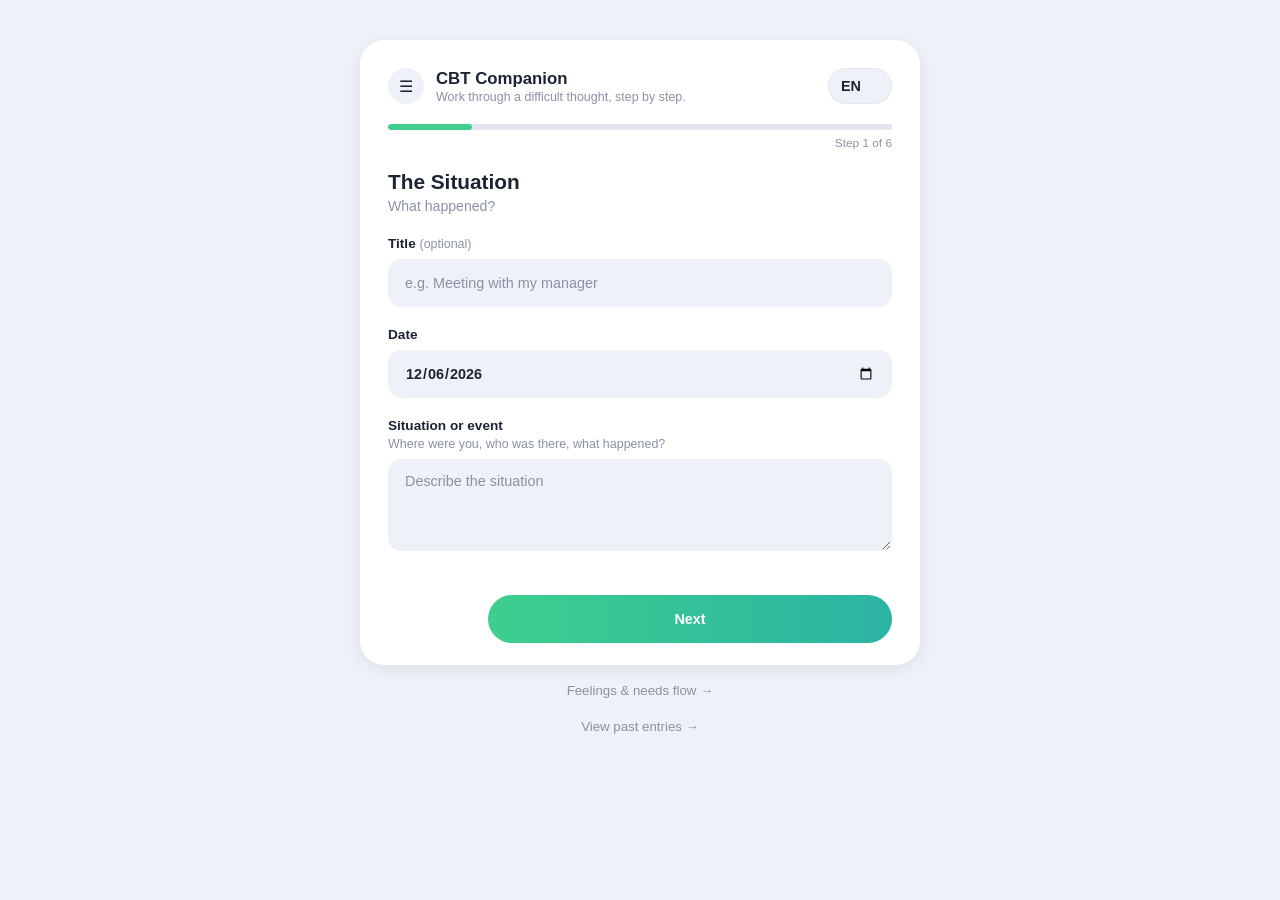
==== index.html @ b077985c "Add files via upload" ====
<!DOCTYPE html>
<html lang="en">
<head>
<meta charset="UTF-8">
<title>CBT Companion</title>
<meta name="viewport" content="width=device-width, initial-scale=1">
<link rel="stylesheet" href="style.css">
</head>
<body>
<div class="wrap">
<div class="wrap-card">

  <header class="app-header">
    <div class="header-badge">&#9776;</div>
    <div class="header-copy">
      <h1>CBT Companion</h1>
      <p data-i18n="appSubtitle">Work through a difficult thought, step by step.</p>
    </div>
    <div class="header-lang">
      <select id="language-select" class="language-select" aria-label="Language">
        <option value="en">EN</option>
        <option value="he">HE</option>
      </select>
    </div>
  </header>

  <div class="progress-track"><div class="progress-fill" id="progress-fill"></div></div>
  <div class="progress-label" id="progress-label"></div>

  <form id="cbt-form">

    <!-- Step 1: Situation -->
    <section class="step" data-step="1">
      <span class="step-title" data-i18n="step1Title">The Situation</span>
      <p class="step-subtitle" data-i18n="step1Subtitle">What happened?</p>

      <div class="field">
        <label for="title"><span data-i18n="title">Title</span> <span class="hint" style="display:inline" data-i18n="optionalText">(optional)</span></label>
        <div class="wrap-input"><input type="text" id="title" data-i18n-placeholder="titlePlaceholder" placeholder="e.g. Meeting with my manager"></div>
      </div>

      <div class="field">
        <label for="date" data-i18n="date">Date</label>
        <div class="wrap-input"><input type="date" id="date"></div>
      </div>

      <div class="field">
        <label for="situation" data-i18n="situation">Situation or event</label>
        <span class="hint" data-i18n="situationHint">Where were you, who was there, what happened?</span>
        <div class="wrap-input"><textarea id="situation" data-i18n-placeholder="situationPlaceholder" placeholder="Describe the situation"></textarea></div>
      </div>
    </section>

    <!-- Step 2: Feelings before -->
    <section class="step" data-step="2" hidden>
      <span class="step-title" data-i18n="step2Title">How You Felt</span>
      <p class="step-subtitle" data-i18n="step2Subtitle">Select every emotion that applies, then set its intensity.</p>
      <div class="emotion-picker" id="emotions-before"></div>
      <div class="intensity-list" id="intensity-before"></div>
    </section>

    <!-- Step 3: Automatic thoughts -->
    <section class="step" data-step="3" hidden>
      <span class="step-title" data-i18n="step3Title">Automatic Thoughts</span>
      <p class="step-subtitle" data-i18n="step3Subtitle">Look closer at what went through your mind.</p>

      <div class="field">
        <label for="physicalSensations" data-i18n="physicalSensations">Physical sensations</label>
        <span class="hint" data-i18n="physicalSensationsHint">What did you notice in your body?</span>
        <div class="wrap-input"><textarea id="physicalSensations"></textarea></div>
      </div>

      <div class="field">
        <label for="automaticThought" data-i18n="automaticThought">Unhelpful thought</label>
        <div class="wrap-input"><textarea id="automaticThought" data-i18n-placeholder="automaticThoughtPlaceholder" placeholder="e.g. I'll never be good enough at my job"></textarea></div>
      </div>

      <div class="field">
        <div class="level-row">
          <span class="level-label" data-i18n="beliefLevel">How much do you believe it?</span>
          <span class="level-value"><span data-i18n="levelLabel">Level</span>: <b id="level-value">50</b>/100</span>
        </div>
        <div class="level-slider">
          <div class="track"></div>
          <div class="fill" id="level-fill"></div>
          <input type="range" id="level" min="0" max="100" value="50">
        </div>
      </div>

      <div class="field">
        <label for="interpretation" data-i18n="interpretation">Interpretation</label>
        <span class="hint" data-i18n="interpretationHint">How did you interpret what happened? What meaning did it have for you?</span>
        <div class="wrap-input"><textarea id="interpretation"></textarea></div>
      </div>

      <div class="field">
        <label for="pastExperiences" data-i18n="pastExperiences">Past experiences</label>
        <span class="hint" data-i18n="pastExperiencesHint">What past experiences influence this interpretation?</span>
        <div class="wrap-input"><textarea id="pastExperiences"></textarea></div>
      </div>

      <div class="field">
        <label for="beliefs" data-i18n="beliefs">Underlying beliefs</label>
        <div class="wrap-input"><textarea id="beliefs"></textarea></div>
      </div>

      <div class="field">
        <label for="consequence" data-i18n="consequence">Consequence / behavior</label>
        <span class="hint" data-i18n="consequenceHint">What did you do (or want to do) as a result?</span>
        <div class="wrap-input"><textarea id="consequence"></textarea></div>
      </div>
    </section>

    <!-- Step 4: Identify distortions & evidence -->
    <section class="step" data-step="4" hidden>
      <span class="step-title" data-i18n="step4Title">Identify &amp; Challenge</span>
      <p class="step-subtitle" data-i18n="step4Subtitle">Question the evidence, and spot any thinking traps.</p>

      <div class="field">
        <label for="evidenceFor" data-i18n="evidenceFor">Evidence that supports the thought</label>
        <div class="wrap-input"><textarea id="evidenceFor"></textarea></div>
      </div>

      <div class="field">
        <label for="evidenceAgainst" data-i18n="evidenceAgainst">Evidence against the thought</label>
        <div class="wrap-input"><textarea id="evidenceAgainst"></textarea></div>
      </div>

      <div class="field">
        <label data-i18n="cognitiveDistortions">Cognitive distortions</label>
        <span class="hint" data-i18n="distortionsHint">Select any thinking traps you notice in this thought.</span>
        <div class="chip-grid" id="distortion-list"></div>
      </div>
    </section>

    <!-- Step 5: Reframe -->
    <section class="step" data-step="5" hidden>
      <span class="step-title" data-i18n="step5Title">Better Coping</span>
      <p class="step-subtitle" data-i18n="step5Subtitle">Create a balanced, realistic alternative thought.</p>

      <div class="field">
        <label for="balancedThought" data-i18n="balancedThought">Balanced alternative thought</label>
        <div class="wrap-input"><textarea id="balancedThought" data-i18n-placeholder="balancedThoughtPlaceholder" placeholder="e.g. I'm still learning and improving. One mistake doesn't define my abilities"></textarea></div>
      </div>

      <div class="field">
        <label for="newEmotionBehavior" data-i18n="newEmotionBehavior">New emotion &amp; behavior</label>
        <span class="hint" data-i18n="newEmotionBehaviorHint">Holding the balanced thought, how do you feel and act now?</span>
        <div class="wrap-input"><textarea id="newEmotionBehavior"></textarea></div>
      </div>

      <div class="field">
        <label for="nextAction" data-i18n="nextAction">What will you do differently?</label>
        <div class="wrap-input"><textarea id="nextAction"></textarea></div>
      </div>
    </section>

    <!-- Step 6: Feelings after -->
    <section class="step" data-step="6" hidden>
      <span class="step-title" data-i18n="step6Title">How You Feel Now</span>
      <p class="step-subtitle" data-i18n="step6Subtitle">Re-select your emotions and re-rate their intensity.</p>
      <div class="emotion-picker" id="emotions-after"></div>
      <div class="intensity-list" id="intensity-after"></div>
    </section>

    <!-- Step 7: Review -->
    <section class="step" data-step="7" hidden>
      <div class="confirmation">
        <h2 data-i18n="exerciseReview">Exercise Review</h2>
        <p data-i18n="savedOnDevice">Saved on this device.</p>
      </div>
      <div class="review-eyebrow" data-i18n="thoughtRecord">Thought Record</div>
      <div class="timeline" id="review-timeline"></div>
    </section>

    <div class="nav-buttons">
      <button type="button" class="btn secondary" id="btn-prev" data-i18n="back">Back</button>
      <button type="button" class="btn" id="btn-next" data-i18n="next">Next</button>
    </div>
  </form>

</div>
  <div class="footer-link">
    <a href="needs.html">Feelings &amp; needs flow &rarr;</a>
    <br><br>
    <a href="history.html">View past entries &rarr;</a>
  </div>
</div>
<script src="script.js"></script>
</body>
</html>
---- style.css ----
:root {
  --bg: #eef1f7;
  --card: #ffffff;
  --green: #3ecf8e;
  --green-dark: #2ea876;
  --teal: #2bb3a3;
  --text-dark: #1c2333;
  --text-muted: #8b91a5;
  --border: #e2e5ee;
  --timeline: #d7dae6;
  --chip-gray: #8b91a5;
  --chip-blue: #3fc1d6;
  --chip-pink: #ef6fa0;
  --danger: #ef5b6b;
  --shadow: 0 4px 18px rgba(28, 35, 51, 0.07);
}

* { box-sizing: border-box; }
html, body { min-height: 100%; }

body {
  margin: 0;
  font-family: -apple-system, "Segoe UI", Roboto, Arial, sans-serif;
  color: var(--text-dark);
  min-height: 100vh;
  display: flex;
  justify-content: center;
  padding: 40px 15px;
  background: var(--bg);
}

.wrap { max-width: 560px; width: 100%; }

.wrap-card {
  background: var(--card);
  border-radius: 24px;
  overflow: hidden;
  padding: 28px 28px 22px;
  box-shadow: var(--shadow);
}

@media (max-width: 600px) {
  .wrap-card { padding: 22px 16px 16px; border-radius: 18px; }
}

header.app-header {
  display: flex;
  align-items: center;
  gap: 12px;
  margin-bottom: 20px;
}

.header-copy { flex: 1; min-width: 0; }
.header-lang { margin-left: auto; }
.language-select {
  min-width: 64px;
  height: 36px;
  border-radius: 999px;
  border: 1px solid var(--border);
  background: var(--bg);
  color: var(--text-dark);
  font-weight: 700;
  padding: 0 12px;
}

.header-badge {
  width: 36px;
  height: 36px;
  min-width: 36px;
  border-radius: 50%;
  background: var(--bg);
  display: flex;
  align-items: center;
  justify-content: center;
  font-size: 1rem;
}

header.app-header h1 { font-size: 1.05rem; margin: 0; font-weight: 700; }
header.app-header p { margin: 1px 0 0; color: var(--text-muted); font-size: 0.78rem; }

.progress-track {
  height: 6px;
  border-radius: 3px;
  background: var(--border);
  margin-bottom: 6px;
  overflow: hidden;
}

.progress-fill {
  height: 100%;
  border-radius: 3px;
  background: var(--green);
  transition: width 0.25s ease;
}

.progress-label {
  font-size: 0.74rem;
  color: var(--text-muted);
  margin-bottom: 20px;
  text-align: right;
}

.step-title { display: block; font-size: 1.3rem; font-weight: 800; margin: 0 0 4px; }
.step-subtitle { margin: 0 0 22px; color: var(--text-muted); font-size: 0.88rem; }

.field { margin-bottom: 20px; }
.field label { display: block; font-weight: 700; font-size: 0.85rem; margin-bottom: 8px; }
.field .hint { display: block; font-weight: 400; color: var(--text-muted); font-size: 0.78rem; margin: -4px 0 8px; }

.wrap-input {
  width: 100%;
  background: var(--bg);
  border-radius: 14px;
  border: 1px solid transparent;
  transition: border-color 0.2s;
}
.wrap-input:focus-within { border-color: var(--green); }

input[type="text"], input[type="date"], select, textarea {
  display: block; width: 100%; border: none; outline: none; background: transparent;
  font-family: inherit; font-weight: 600; font-size: 0.9rem; color: var(--text-dark); resize: vertical;
}
input[type="text"], input[type="date"] { height: 46px; padding: 0 16px; }
select { height: 46px; padding: 0 16px; appearance: none; }
textarea { min-height: 90px; padding: 13px 16px; }
input::placeholder, textarea::placeholder { color: var(--text-muted); font-weight: 400; }

/* Belief level bar */
.level-row { display: flex; justify-content: space-between; align-items: baseline; margin-bottom: 8px; }
.level-row .level-label { font-weight: 700; font-size: 0.85rem; }
.level-row .level-value { font-size: 0.8rem; color: var(--text-muted); }
.level-value b { color: var(--green-dark); }

.level-slider { position: relative; height: 10px; }
.level-slider .track { position: absolute; inset: 0; background: var(--border); border-radius: 5px; }
.level-slider .fill { position: absolute; top: 0; bottom: 0; left: 0; background: var(--green); border-radius: 5px; pointer-events: none; }
.level-slider input[type="range"] {
  position: absolute; inset: 0; width: 100%; margin: 0; appearance: none; background: transparent; cursor: pointer;
}
.level-slider input[type="range"]::-webkit-slider-thumb {
  appearance: none; width: 18px; height: 18px; border-radius: 50%; background: #fff;
  border: 3px solid var(--green); margin-top: -4px; box-shadow: 0 1px 4px rgba(0,0,0,0.2);
}
.level-slider input[type="range"]::-moz-range-thumb {
  width: 18px; height: 18px; border-radius: 50%; background: #fff; border: 3px solid var(--green);
  box-shadow: 0 1px 4px rgba(0,0,0,0.2);
}
.level-slider input[type="range"]::-moz-range-track { background: transparent; }

/* Emotion picker */
.emotion-picker {
  max-height: 320px;
  overflow-y: auto;
  padding: 4px 10px 4px 2px;
}

.emotion-grid { display: grid; grid-template-columns: repeat(2, 1fr); gap: 6px; padding-top: 4px; }

@media (min-width: 480px) {
  .emotion-grid { grid-template-columns: repeat(3, 1fr); }
}

.emotion-grid button {
  padding: 7px 6px;
  border: 1.5px solid var(--c, var(--border));
  border-radius: 999px;
  background: #fff;
  color: var(--c, var(--text-dark));
  font-size: 0.74rem;
  font-weight: 600;
  cursor: pointer;
  transition: background 0.15s, color 0.15s;
}

.emotion-grid button.selected {
  background: var(--c);
  color: #fff;
  font-weight: 700;
}

.intensity-list { margin-top: 16px; display: flex; flex-wrap: wrap; gap: 8px; }

.intensity-chip {
  display: flex;
  align-items: center;
  gap: 10px;
  color: #fff;
  border-radius: 999px;
  padding: 6px 8px 6px 16px;
  font-size: 0.78rem;
  font-weight: 700;
}

.intensity-chip input[type="range"] { width: 70px; accent-color: #fff; }
.intensity-chip .pct { min-width: 32px; text-align: right; }

/* Choice chips (distortions picker + feeling picker) */
.chip-grid { display: flex; flex-wrap: wrap; gap: 8px; }

.chip {
  border: 1.5px solid var(--chip-gray);
  color: var(--chip-gray);
  background: #fff;
  border-radius: 999px;
  padding: 8px 16px;
  font-size: 0.82rem;
  font-weight: 700;
  cursor: pointer;
  transition: background 0.15s, color 0.15s;
}
.chip:nth-child(3n+2) { border-color: var(--chip-blue); color: var(--chip-blue); }
.chip:nth-child(3n+3) { border-color: var(--chip-pink); color: var(--chip-pink); }

.chip.selected { color: #fff; background: var(--chip-gray); }
.chip:nth-child(3n+2).selected { background: var(--chip-blue); }
.chip:nth-child(3n+3).selected { background: var(--chip-pink); }

.chip .d-desc {
  display: block;
  font-weight: 400;
  font-size: 0.72rem;
  margin-top: 3px;
  color: inherit;
  opacity: 0.8;
  white-space: normal;
}

/* Buttons */
.nav-buttons { display: flex; justify-content: center; gap: 10px; padding-top: 24px; }

button.btn {
  display: flex; justify-content: center; align-items: center; flex: 1;
  height: 48px; padding: 0 18px; border: none; border-radius: 999px;
  font-weight: 700; font-size: 0.9rem; color: #fff; cursor: pointer;
  background: linear-gradient(90deg, var(--green), var(--teal));
  transition: opacity 0.2s;
}
button.btn:hover { opacity: 0.9; }

button.btn.secondary {
  background: var(--bg); color: var(--text-dark); flex: 0 0 90px;
}
button.btn.secondary:hover { background: var(--border); opacity: 1; }

.footer-link { text-align: center; margin-top: 16px; }
.footer-link a { color: var(--text-muted); font-size: 0.83rem; text-decoration: none; }
.footer-link a:hover { color: var(--text-dark); }

/* Review timeline (matches CBT Companion "Exercise Review" screen) */
.review-eyebrow { font-size: 0.78rem; color: var(--text-muted); font-weight: 700; text-transform: uppercase; letter-spacing: 0.03em; margin-bottom: 14px; }

.timeline { position: relative; padding-left: 30px; }

.timeline::before {
  content: "";
  position: absolute;
  left: 11px;
  top: 12px;
  bottom: 12px;
  border-left: 2px dashed var(--timeline);
}

.timeline-item { position: relative; margin-bottom: 16px; }

.timeline-node {
  position: absolute;
  left: -30px;
  top: 14px;
  width: 24px;
  height: 24px;
  border-radius: 50%;
  background: var(--bg);
  border: 1px solid var(--border);
}

.review-card {
  background: var(--card);
  border: 1px solid var(--border);
  border-radius: 16px;
  padding: 16px 18px;
}

.review-card .r-title { font-weight: 700; font-size: 0.88rem; margin-bottom: 10px; }
.review-card .r-title .r-sub { font-weight: 400; color: var(--teal); font-size: 0.78rem; }
.review-card .r-text { font-size: 0.88rem; color: var(--text-dark); white-space: pre-wrap; margin-bottom: 10px; }
.review-card .r-empty { font-size: 0.82rem; color: var(--text-muted); font-style: italic; }

.review-chip {
  display: inline-block;
  border: 1.5px solid var(--chip-gray);
  color: var(--chip-gray);
  border-radius: 999px;
  padding: 4px 12px;
  font-size: 0.76rem;
  font-weight: 700;
  margin: 0 6px 6px 0;
}
.review-chip:nth-child(3n+2) { border-color: var(--chip-blue); color: var(--chip-blue); }
.review-chip:nth-child(3n+3) { border-color: var(--chip-pink); color: var(--chip-pink); }

.confirmation { text-align: center; padding: 8px 0 4px; }
.confirmation h2 { margin: 0 0 4px; font-size: 1.15rem; }
.confirmation p { color: var(--text-muted); font-size: 0.85rem; margin: 0 0 20px; }

/* Needs flow */
.needs-step { display: block; }
.needs-card {
  background: #f8fafd;
  border: 1px solid var(--border);
  border-radius: 18px;
  padding: 18px 16px;
  margin-bottom: 18px;
}
.needs-card-header {
  font-size: 1rem;
  font-weight: 800;
  margin-bottom: 16px;
  color: var(--text-dark);
}
.needs-select-wrap {
  overflow: hidden;
}
.needs-select-wrap select {
  min-height: 160px;
  background: var(--bg);
  border: 1px solid transparent;
  border-radius: 14px;
  padding: 12px 16px;
  width: 100%;
}
.summary-card {
  background: #fff;
}
.summary-row {
  margin-top: 10px;
  font-size: 0.86rem;
  line-height: 1.5;
  color: var(--text-dark);
  white-space: pre-wrap;
}
.summary-row strong {
  color: var(--text-dark);
}

/* history page */
.entry-card {
  background: var(--card);
  border-radius: 20px;
  padding: 20px 20px 14px;
  margin-bottom: 16px;
  box-shadow: var(--shadow);
}

.entry-card .entry-header { display: flex; justify-content: space-between; align-items: baseline; margin-bottom: 6px; }
.entry-card h3 { margin: 0; font-size: 1rem; }
.entry-card .meta { color: var(--text-muted); font-size: 0.8rem; margin-bottom: 14px; }

.empty-state { text-align: center; color: var(--text-muted); margin-top: 60px; }

.delete-btn {
  border: none; background: none; color: var(--danger); font-size: 0.78rem; cursor: pointer;
}
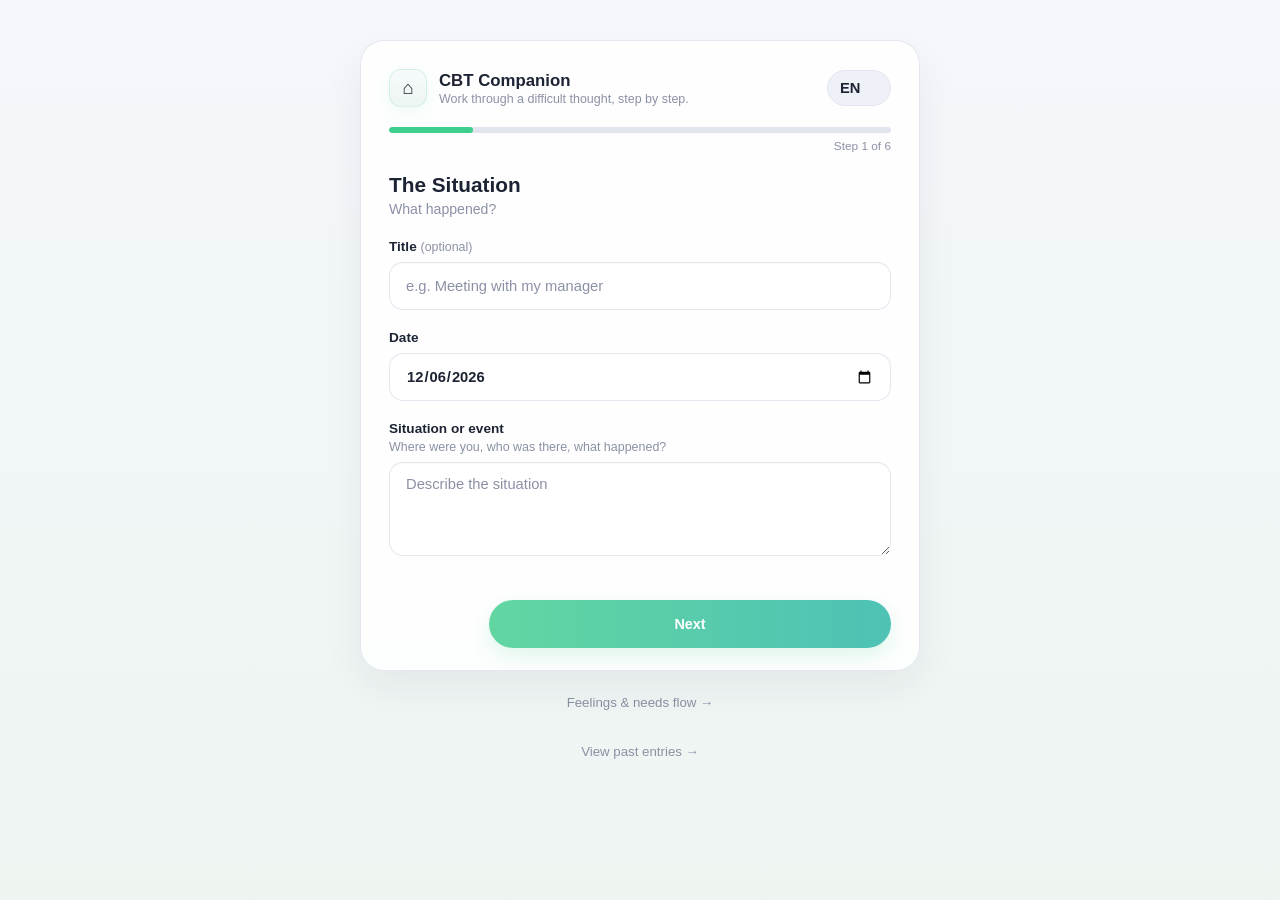
==== commit 94a86205: "Add files via upload" ====
--- a/index.html
+++ b/index.html
@@ -11,7 +11,7 @@
 <div class="wrap-card">
 
   <header class="app-header">
-    <div class="header-badge">&#9776;</div>
+    <a href="index.html" class="header-badge" aria-label="Home">&#8962;</a>
     <div class="header-copy">
       <h1>CBT Companion</h1>
       <p data-i18n="appSubtitle">Work through a difficult thought, step by step.</p>
@@ -175,6 +175,7 @@
 
     <div class="nav-buttons">
       <button type="button" class="btn secondary" id="btn-prev" data-i18n="back">Back</button>
+      <button type="button" class="btn secondary" id="btn-feelings-elaborate" style="display:none;" data-i18n="feelingsElaborate">Feelings elaborate</button>
       <button type="button" class="btn" id="btn-next" data-i18n="next">Next</button>
     </div>
   </form>
--- a/style.css
+++ b/style.css
@@ -26,17 +26,34 @@
   display: flex;
   justify-content: center;
   padding: 40px 15px;
-  background: var(--bg);
-}
+  background: linear-gradient(180deg, #f4f7fb 0%, #eef5f1 100%);
+}
+body.rtl {
+  direction: rtl;
+  text-align: right;
+}
+body.rtl .header-copy,
+body.rtl .field label,
+body.rtl .field .hint,
+body.rtl .summary-row,
+body.rtl .step-title,
+body.rtl .step-subtitle {
+  text-align: right;
+}
+body.rtl .nav-buttons { direction: rtl; }
+body.rtl .header-lang { margin-left: 0; margin-right: auto; }
+body.rtl .header-badge { margin-left: 0; margin-right: 0; }
 
 .wrap { max-width: 560px; width: 100%; }
 
 .wrap-card {
-  background: var(--card);
+  background: rgba(255,255,255,0.88);
+  border: 1px solid rgba(226, 229, 238, 0.9);
   border-radius: 24px;
   overflow: hidden;
   padding: 28px 28px 22px;
-  box-shadow: var(--shadow);
+  box-shadow: 0 18px 40px rgba(28, 35, 51, 0.06);
+  backdrop-filter: blur(2px);
 }
 
 @media (max-width: 600px) {
@@ -64,15 +81,24 @@
 }
 
 .header-badge {
-  width: 36px;
-  height: 36px;
-  min-width: 36px;
-  border-radius: 50%;
-  background: var(--bg);
+  width: 38px;
+  height: 38px;
+  min-width: 38px;
+  border-radius: 12px;
+  background: linear-gradient(180deg, #f7fafc 0%, #edf6f1 100%);
+  border: 1px solid rgba(62, 207, 142, 0.18);
   display: flex;
   align-items: center;
   justify-content: center;
-  font-size: 1rem;
+  font-size: 1.15rem;
+  color: var(--text-dark);
+  text-decoration: none;
+  box-shadow: 0 6px 16px rgba(62, 207, 142, 0.08);
+  transition: transform 0.15s ease, box-shadow 0.15s ease;
+}
+.header-badge:hover {
+  transform: translateY(-1px);
+  box-shadow: 0 8px 18px rgba(62, 207, 142, 0.12);
 }
 
 header.app-header h1 { font-size: 1.05rem; margin: 0; font-weight: 700; }
@@ -109,20 +135,21 @@
 
 .wrap-input {
   width: 100%;
-  background: var(--bg);
+  background: rgba(255,255,255,0.95);
   border-radius: 14px;
-  border: 1px solid transparent;
-  transition: border-color 0.2s;
-}
-.wrap-input:focus-within { border-color: var(--green); }
+  border: 1px solid rgba(226, 229, 238, 0.9);
+  transition: border-color 0.2s, box-shadow 0.2s ease;
+  box-shadow: inset 0 1px 2px rgba(28,35,51,0.02);
+}
+.wrap-input:focus-within { border-color: rgba(62, 207, 142, 0.7); box-shadow: 0 0 0 4px rgba(62, 207, 142, 0.08); }
 
 input[type="text"], input[type="date"], select, textarea {
   display: block; width: 100%; border: none; outline: none; background: transparent;
-  font-family: inherit; font-weight: 600; font-size: 0.9rem; color: var(--text-dark); resize: vertical;
+  font-family: inherit; font-weight: 600; font-size: 0.92rem; color: var(--text-dark); resize: vertical;
 }
 input[type="text"], input[type="date"] { height: 46px; padding: 0 16px; }
 select { height: 46px; padding: 0 16px; appearance: none; }
-textarea { min-height: 90px; padding: 13px 16px; }
+textarea { min-height: 92px; padding: 13px 16px; }
 input::placeholder, textarea::placeholder { color: var(--text-muted); font-weight: 400; }
 
 /* Belief level bar */
@@ -151,16 +178,18 @@
 .emotion-picker {
   max-height: 320px;
   overflow-y: auto;
-  padding: 4px 10px 4px 2px;
-}
-
-.emotion-grid { display: grid; grid-template-columns: repeat(2, 1fr); gap: 6px; padding-top: 4px; }
+  padding: 8px 8px 4px 2px;
+}
+
+.emotion-grid { display: grid; grid-template-columns: repeat(2, 1fr); gap: 8px; padding-top: 4px; }
 
 @media (min-width: 480px) {
   .emotion-grid { grid-template-columns: repeat(3, 1fr); }
 }
 
 .emotion-grid button {
+  position: relative;
+  z-index: 1;
   padding: 7px 6px;
   border: 1.5px solid var(--c, var(--border));
   border-radius: 999px;
@@ -169,7 +198,15 @@
   font-size: 0.74rem;
   font-weight: 600;
   cursor: pointer;
-  transition: background 0.15s, color 0.15s;
+  user-select: none;
+  -webkit-tap-highlight-color: transparent;
+  touch-action: manipulation;
+  pointer-events: auto;
+  transition: background 0.15s, color 0.15s, transform 0.15s ease;
+}
+
+.emotion-grid button:active {
+  transform: scale(0.98);
 }
 
 .emotion-grid button.selected {
@@ -198,22 +235,24 @@
 .chip-grid { display: flex; flex-wrap: wrap; gap: 8px; }
 
 .chip {
-  border: 1.5px solid var(--chip-gray);
+  border: 1.5px solid rgba(139, 145, 165, 0.35);
   color: var(--chip-gray);
-  background: #fff;
-  border-radius: 999px;
-  padding: 8px 16px;
+  background: rgba(255, 255, 255, 0.9);
+  border-radius: 999px;
+  padding: 8px 14px;
   font-size: 0.82rem;
   font-weight: 700;
   cursor: pointer;
-  transition: background 0.15s, color 0.15s;
-}
-.chip:nth-child(3n+2) { border-color: var(--chip-blue); color: var(--chip-blue); }
-.chip:nth-child(3n+3) { border-color: var(--chip-pink); color: var(--chip-pink); }
-
-.chip.selected { color: #fff; background: var(--chip-gray); }
-.chip:nth-child(3n+2).selected { background: var(--chip-blue); }
-.chip:nth-child(3n+3).selected { background: var(--chip-pink); }
+  transition: transform 0.15s ease, box-shadow 0.15s ease, background 0.15s ease, color 0.15s ease;
+  box-shadow: 0 1px 3px rgba(28, 35, 51, 0.04);
+}
+.chip:hover { transform: translateY(-1px); }
+.chip:nth-child(3n+2) { border-color: rgba(63, 193, 214, 0.35); color: var(--chip-blue); }
+.chip:nth-child(3n+3) { border-color: rgba(239, 111, 160, 0.35); color: var(--chip-pink); }
+
+.chip.selected { color: #fff; background: var(--chip-gray); box-shadow: 0 5px 14px rgba(139, 145, 165, 0.18); }
+.chip:nth-child(3n+2).selected { background: var(--chip-blue); box-shadow: 0 5px 14px rgba(63, 193, 214, 0.2); }
+.chip:nth-child(3n+3).selected { background: var(--chip-pink); box-shadow: 0 5px 14px rgba(239, 111, 160, 0.2); }
 
 .chip .d-desc {
   display: block;
@@ -232,10 +271,11 @@
   display: flex; justify-content: center; align-items: center; flex: 1;
   height: 48px; padding: 0 18px; border: none; border-radius: 999px;
   font-weight: 700; font-size: 0.9rem; color: #fff; cursor: pointer;
-  background: linear-gradient(90deg, var(--green), var(--teal));
-  transition: opacity 0.2s;
-}
-button.btn:hover { opacity: 0.9; }
+  background: linear-gradient(90deg, #62d6a1 0%, #4ec2b5 100%);
+  transition: transform 0.15s ease, opacity 0.2s;
+  box-shadow: 0 8px 20px rgba(62, 207, 142, 0.16);
+}
+button.btn:hover { opacity: 0.96; transform: translateY(-1px); }
 
 button.btn.secondary {
   background: var(--bg); color: var(--text-dark); flex: 0 0 90px;
@@ -243,8 +283,22 @@
 button.btn.secondary:hover { background: var(--border); opacity: 1; }
 
 .footer-link { text-align: center; margin-top: 16px; }
-.footer-link a { color: var(--text-muted); font-size: 0.83rem; text-decoration: none; }
-.footer-link a:hover { color: var(--text-dark); }
+.footer-link a {
+  display: inline-flex;
+  align-items: center;
+  justify-content: center;
+  color: var(--text-muted);
+  font-size: 0.83rem;
+  text-decoration: none;
+  padding: 8px 12px;
+  border-radius: 999px;
+  transition: background 0.15s ease, color 0.15s ease, transform 0.15s ease;
+}
+.footer-link a:hover {
+  color: var(--text-dark);
+  background: rgba(62, 207, 142, 0.08);
+  transform: translateY(-1px);
+}
 
 /* Review timeline (matches CBT Companion "Exercise Review" screen) */
 .review-eyebrow { font-size: 0.78rem; color: var(--text-muted); font-weight: 700; text-transform: uppercase; letter-spacing: 0.03em; margin-bottom: 14px; }
@@ -303,40 +357,67 @@
 .confirmation p { color: var(--text-muted); font-size: 0.85rem; margin: 0 0 20px; }
 
 /* Needs flow */
-.needs-step { display: block; }
+.needs-step[hidden] { display: none !important; }
+.needs-step {
+  display: block;
+  padding: 10px 0 0;
+}
 .needs-card {
-  background: #f8fafd;
-  border: 1px solid var(--border);
-  border-radius: 18px;
-  padding: 18px 16px;
-  margin-bottom: 18px;
+  background: linear-gradient(180deg, rgba(255,255,255,0.96), rgba(246,249,252,0.96));
+  border: 1px solid rgba(226, 229, 238, 0.9);
+  border-radius: 20px;
+  padding: 18px 16px 14px;
+  margin-bottom: 16px;
+  box-shadow: 0 8px 22px rgba(28, 35, 51, 0.03);
 }
 .needs-card-header {
   font-size: 1rem;
   font-weight: 800;
-  margin-bottom: 16px;
+  margin-bottom: 14px;
   color: var(--text-dark);
 }
 .needs-select-wrap {
   overflow: hidden;
+  border-radius: 14px;
+  background: rgba(255,255,255,0.95);
+  border: 1px solid rgba(226, 229, 238, 0.9);
+  box-shadow: inset 0 1px 2px rgba(28, 35, 51, 0.02);
 }
 .needs-select-wrap select {
-  min-height: 160px;
-  background: var(--bg);
-  border: 1px solid transparent;
+  min-height: 150px;
+  background: transparent;
+  border: none;
   border-radius: 14px;
-  padding: 12px 16px;
+  padding: 10px 10px;
   width: 100%;
+  color: var(--text-dark);
+  font-weight: 600;
+}
+.needs-select-wrap select option {
+  padding: 8px 10px;
+  border-radius: 8px;
+  margin: 2px 0;
+}
+.needs-select-wrap select option:checked {
+  background: linear-gradient(90deg, rgba(62, 207, 142, 0.14), rgba(43, 179, 163, 0.12));
+  color: var(--text-dark);
 }
 .summary-card {
-  background: #fff;
+  background: linear-gradient(180deg, rgba(255,255,255,0.96), rgba(246,249,252,0.96));
 }
 .summary-row {
   margin-top: 10px;
-  font-size: 0.86rem;
-  line-height: 1.5;
+  font-size: 0.85rem;
+  line-height: 1.55;
   color: var(--text-dark);
   white-space: pre-wrap;
+  padding-top: 8px;
+  border-top: 1px solid rgba(226, 229, 238, 0.8);
+}
+.summary-row:first-of-type {
+  border-top: none;
+  margin-top: 8px;
+  padding-top: 0;
 }
 .summary-row strong {
   color: var(--text-dark);
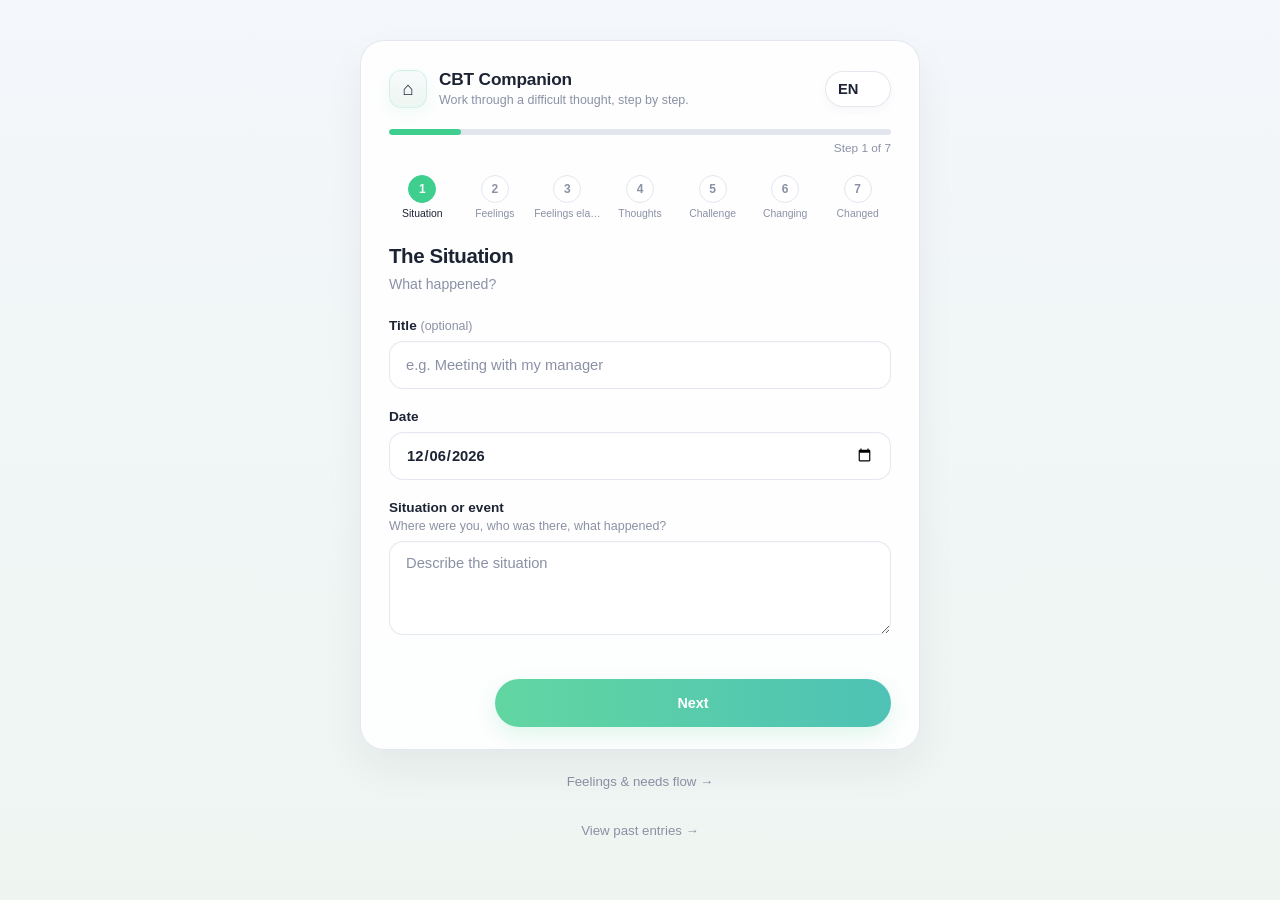
==== commit 7a733a94: "Add files via upload" ====
--- a/index.html
+++ b/index.html
@@ -11,7 +11,7 @@
 <div class="wrap-card">
 
   <header class="app-header">
-    <a href="index.html" class="header-badge" aria-label="Home">&#8962;</a>
+    <a href="index.html" class="header-badge" id="home-link" aria-label="Home">&#8962;</a>
     <div class="header-copy">
       <h1>CBT Companion</h1>
       <p data-i18n="appSubtitle">Work through a difficult thought, step by step.</p>
@@ -26,6 +26,7 @@
 
   <div class="progress-track"><div class="progress-fill" id="progress-fill"></div></div>
   <div class="progress-label" id="progress-label"></div>
+  <nav class="step-tracker" id="step-tracker" aria-label="CBT steps"></nav>
 
   <form id="cbt-form">
 
@@ -59,8 +60,8 @@
       <div class="intensity-list" id="intensity-before"></div>
     </section>
 
-    <!-- Step 3: Automatic thoughts -->
-    <section class="step" data-step="3" hidden>
+    <!-- Step 4: Thoughts -->
+    <section class="step" data-step="4" hidden>
       <span class="step-title" data-i18n="step3Title">Automatic Thoughts</span>
       <p class="step-subtitle" data-i18n="step3Subtitle">Look closer at what went through your mind.</p>
 
@@ -111,8 +112,8 @@
       </div>
     </section>
 
-    <!-- Step 4: Identify distortions & evidence -->
-    <section class="step" data-step="4" hidden>
+    <!-- Step 5: Challenge -->
+    <section class="step" data-step="5" hidden>
       <span class="step-title" data-i18n="step4Title">Identify &amp; Challenge</span>
       <p class="step-subtitle" data-i18n="step4Subtitle">Question the evidence, and spot any thinking traps.</p>
 
@@ -133,8 +134,8 @@
       </div>
     </section>
 
-    <!-- Step 5: Reframe -->
-    <section class="step" data-step="5" hidden>
+    <!-- Step 6: Changing -->
+    <section class="step" data-step="6" hidden>
       <span class="step-title" data-i18n="step5Title">Better Coping</span>
       <p class="step-subtitle" data-i18n="step5Subtitle">Create a balanced, realistic alternative thought.</p>
 
@@ -155,16 +156,16 @@
       </div>
     </section>
 
-    <!-- Step 6: Feelings after -->
-    <section class="step" data-step="6" hidden>
+    <!-- Step 7: Changed -->
+    <section class="step" data-step="7" hidden>
       <span class="step-title" data-i18n="step6Title">How You Feel Now</span>
       <p class="step-subtitle" data-i18n="step6Subtitle">Re-select your emotions and re-rate their intensity.</p>
       <div class="emotion-picker" id="emotions-after"></div>
       <div class="intensity-list" id="intensity-after"></div>
     </section>
 
-    <!-- Step 7: Review -->
-    <section class="step" data-step="7" hidden>
+    <!-- Review after step 7 -->
+    <section class="step" data-step="8" hidden>
       <div class="confirmation">
         <h2 data-i18n="exerciseReview">Exercise Review</h2>
         <p data-i18n="savedOnDevice">Saved on this device.</p>
--- a/style.css
+++ b/style.css
@@ -70,14 +70,15 @@
 .header-copy { flex: 1; min-width: 0; }
 .header-lang { margin-left: auto; }
 .language-select {
-  min-width: 64px;
+  min-width: 66px;
   height: 36px;
   border-radius: 999px;
-  border: 1px solid var(--border);
-  background: var(--bg);
+  border: 1px solid rgba(226, 229, 238, 0.9);
+  background: rgba(255,255,255,0.82);
   color: var(--text-dark);
   font-weight: 700;
   padding: 0 12px;
+  box-shadow: 0 4px 10px rgba(28, 35, 51, 0.03);
 }
 
 .header-badge {
@@ -101,8 +102,8 @@
   box-shadow: 0 8px 18px rgba(62, 207, 142, 0.12);
 }
 
-header.app-header h1 { font-size: 1.05rem; margin: 0; font-weight: 700; }
-header.app-header p { margin: 1px 0 0; color: var(--text-muted); font-size: 0.78rem; }
+header.app-header h1 { font-size: 1.08rem; margin: 0; font-weight: 800; letter-spacing: -0.01em; }
+header.app-header p { margin: 2px 0 0; color: var(--text-muted); font-size: 0.78rem; line-height: 1.4; }
 
 .progress-track {
   height: 6px;
@@ -126,8 +127,112 @@
   text-align: right;
 }
 
-.step-title { display: block; font-size: 1.3rem; font-weight: 800; margin: 0 0 4px; }
-.step-subtitle { margin: 0 0 22px; color: var(--text-muted); font-size: 0.88rem; }
+.step-tracker {
+  display: grid;
+  grid-template-columns: repeat(7, minmax(0, 1fr));
+  gap: 6px;
+  margin: 0 0 24px;
+}
+.step-track-item {
+  display: flex;
+  flex-direction: column;
+  align-items: center;
+  gap: 5px;
+  min-width: 0;
+  padding: 0;
+  border: 0;
+  background: transparent;
+  color: var(--text-muted);
+  cursor: pointer;
+  font: inherit;
+}
+.step-track-number {
+  display: grid;
+  place-items: center;
+  width: 28px;
+  height: 28px;
+  border: 1px solid var(--border);
+  border-radius: 50%;
+  background: #fff;
+  font-size: 0.75rem;
+  font-weight: 800;
+  transition: background 0.15s ease, color 0.15s ease, border-color 0.15s ease;
+}
+.step-track-name {
+  overflow: hidden;
+  max-width: 100%;
+  font-size: 0.65rem;
+  line-height: 1.15;
+  text-align: center;
+  text-overflow: ellipsis;
+  white-space: nowrap;
+}
+.step-track-item:hover .step-track-number,
+.step-track-item.active .step-track-number {
+  border-color: var(--green);
+  background: var(--green);
+  color: #fff;
+}
+.step-track-item.active { color: var(--text-dark); }
+.inner-step-tracker {
+  display: grid;
+  grid-template-columns: repeat(4, minmax(0, 1fr));
+  gap: 6px;
+  margin: -12px 0 24px;
+  padding: 10px 12px;
+  border-left: 3px solid var(--green);
+  border-radius: 0 12px 12px 0;
+  background: rgba(62, 207, 142, 0.06);
+}
+.inner-step-item {
+  display: flex;
+  align-items: center;
+  justify-content: center;
+  gap: 5px;
+  min-width: 0;
+  padding: 6px 4px;
+  border: 0;
+  border-radius: 8px;
+  background: transparent;
+  color: var(--text-muted);
+  cursor: pointer;
+  font: inherit;
+  font-size: 0.68rem;
+  line-height: 1.15;
+  text-align: center;
+}
+.inner-step-number {
+  display: grid;
+  place-items: center;
+  flex: 0 0 auto;
+  width: 20px;
+  height: 20px;
+  border: 1px solid var(--border);
+  border-radius: 50%;
+  background: #fff;
+  font-size: 0.65rem;
+  font-weight: 800;
+}
+.inner-step-item:hover,
+.inner-step-item.active {
+  background: rgba(62, 207, 142, 0.14);
+  color: var(--text-dark);
+}
+.inner-step-item.active .inner-step-number {
+  border-color: var(--green);
+  background: var(--green);
+  color: #fff;
+}
+@media (max-width: 480px) {
+  .step-tracker { gap: 2px; }
+  .step-track-name { font-size: 0.58rem; }
+  .step-track-number { width: 25px; height: 25px; }
+  .inner-step-tracker { gap: 2px; padding: 8px 4px; }
+  .inner-step-item { flex-direction: column; gap: 3px; font-size: 0.58rem; }
+}
+
+.step-title { display: block; font-size: 1.28rem; font-weight: 800; margin: 0 0 6px; letter-spacing: -0.02em; }
+.step-subtitle { margin: 0 0 22px; color: var(--text-muted); font-size: 0.88rem; line-height: 1.5; }
 
 .field { margin-bottom: 20px; }
 .field label { display: block; font-weight: 700; font-size: 0.85rem; margin-bottom: 8px; }
@@ -190,10 +295,10 @@
 .emotion-grid button {
   position: relative;
   z-index: 1;
-  padding: 7px 6px;
-  border: 1.5px solid var(--c, var(--border));
+  padding: 8px 8px;
+  border: 1.5px solid rgba(255,255,255,0.6);
   border-radius: 999px;
-  background: #fff;
+  background: rgba(255,255,255,0.9);
   color: var(--c, var(--text-dark));
   font-size: 0.74rem;
   font-weight: 600;
@@ -202,7 +307,12 @@
   -webkit-tap-highlight-color: transparent;
   touch-action: manipulation;
   pointer-events: auto;
-  transition: background 0.15s, color 0.15s, transform 0.15s ease;
+  transition: transform 0.15s ease, box-shadow 0.15s ease, background 0.15s ease, color 0.15s ease;
+  box-shadow: 0 4px 12px rgba(28, 35, 51, 0.04);
+}
+
+.emotion-grid button:hover {
+  transform: translateY(-1px);
 }
 
 .emotion-grid button:active {
@@ -210,9 +320,10 @@
 }
 
 .emotion-grid button.selected {
-  background: var(--c);
+  background: linear-gradient(135deg, var(--c), color-mix(in srgb, var(--c) 70%, white));
   color: #fff;
   font-weight: 700;
+  box-shadow: 0 10px 18px color-mix(in srgb, var(--c) 20%, transparent);
 }
 
 .intensity-list { margin-top: 16px; display: flex; flex-wrap: wrap; gap: 8px; }
@@ -278,9 +389,11 @@
 button.btn:hover { opacity: 0.96; transform: translateY(-1px); }
 
 button.btn.secondary {
-  background: var(--bg); color: var(--text-dark); flex: 0 0 90px;
-}
-button.btn.secondary:hover { background: var(--border); opacity: 1; }
+  background: rgba(255,255,255,0.9); color: var(--text-dark); flex: 0 0 96px;
+  border: 1px solid rgba(226, 229, 238, 0.9);
+  box-shadow: none;
+}
+button.btn.secondary:hover { background: rgba(238, 241, 247, 0.95); opacity: 1; }
 
 .footer-link { text-align: center; margin-top: 16px; }
 .footer-link a {
@@ -328,10 +441,11 @@
 }
 
 .review-card {
-  background: var(--card);
-  border: 1px solid var(--border);
+  background: rgba(255,255,255,0.94);
+  border: 1px solid rgba(226, 229, 238, 0.9);
   border-radius: 16px;
   padding: 16px 18px;
+  box-shadow: 0 8px 18px rgba(28, 35, 51, 0.02);
 }
 
 .review-card .r-title { font-weight: 700; font-size: 0.88rem; margin-bottom: 10px; }
@@ -363,12 +477,12 @@
   padding: 10px 0 0;
 }
 .needs-card {
-  background: linear-gradient(180deg, rgba(255,255,255,0.96), rgba(246,249,252,0.96));
+  background: linear-gradient(180deg, rgba(255,255,255,0.97), rgba(247,250,252,0.97));
   border: 1px solid rgba(226, 229, 238, 0.9);
   border-radius: 20px;
   padding: 18px 16px 14px;
   margin-bottom: 16px;
-  box-shadow: 0 8px 22px rgba(28, 35, 51, 0.03);
+  box-shadow: 0 8px 24px rgba(28, 35, 51, 0.025);
 }
 .needs-card-header {
   font-size: 1rem;
@@ -402,6 +516,96 @@
   background: linear-gradient(90deg, rgba(62, 207, 142, 0.14), rgba(43, 179, 163, 0.12));
   color: var(--text-dark);
 }
+
+/* Checkbox-based needs selector */
+.needs-select-box {
+  display: flex;
+  flex-direction: column;
+}
+
+.needs-select-toggle {
+  display: flex;
+  justify-content: space-between;
+  align-items: center;
+  width: 100%;
+  height: 46px;
+  padding: 0 16px;
+  border: 1px solid rgba(226, 229, 238, 0.9);
+  border-radius: 14px;
+  background: rgba(255, 255, 255, 0.95);
+  color: var(--text-dark);
+  font-weight: 600;
+  font-size: 0.92rem;
+  cursor: pointer;
+  transition: border-color 0.2s, box-shadow 0.2s ease, background 0.2s;
+  box-shadow: inset 0 1px 2px rgba(28, 35, 51, 0.02);
+}
+
+.needs-select-toggle:hover {
+  border-color: rgba(62, 207, 142, 0.5);
+  background: rgba(255, 255, 255, 1);
+}
+
+.needs-select-toggle.open {
+  border-color: rgba(62, 207, 142, 0.7);
+  box-shadow: 0 0 0 4px rgba(62, 207, 142, 0.08);
+}
+
+.needs-select-toggle .toggle-icon {
+  display: inline-block;
+  transition: transform 0.2s ease;
+  font-size: 0.72rem;
+  color: var(--text-muted);
+}
+
+.needs-select-toggle.open .toggle-icon {
+  transform: rotate(180deg);
+}
+
+.needs-checkbox-grid {
+  display: grid;
+  grid-template-columns: repeat(auto-fill, minmax(140px, 1fr));
+  gap: 8px;
+  padding: 12px 8px;
+  border: 1px solid rgba(226, 229, 238, 0.9);
+  border-top: none;
+  border-radius: 0 0 14px 14px;
+  background: rgba(247, 250, 252, 0.95);
+  margin-top: -1px;
+}
+
+.needs-checkbox-grid[hidden] {
+  display: none !important;
+}
+
+.needs-checkbox {
+  display: flex;
+  align-items: center;
+  gap: 8px;
+  cursor: pointer;
+  user-select: none;
+}
+
+.needs-checkbox input[type="checkbox"] {
+  width: 16px;
+  height: 16px;
+  cursor: pointer;
+  accent-color: var(--green);
+  flex-shrink: 0;
+}
+
+.needs-checkbox span {
+  font-size: 0.83rem;
+  color: var(--text-dark);
+  font-weight: 500;
+  line-height: 1.3;
+}
+
+.needs-checkbox:hover span {
+  color: var(--green-dark);
+}
+
+
 .summary-card {
   background: linear-gradient(180deg, rgba(255,255,255,0.96), rgba(246,249,252,0.96));
 }
